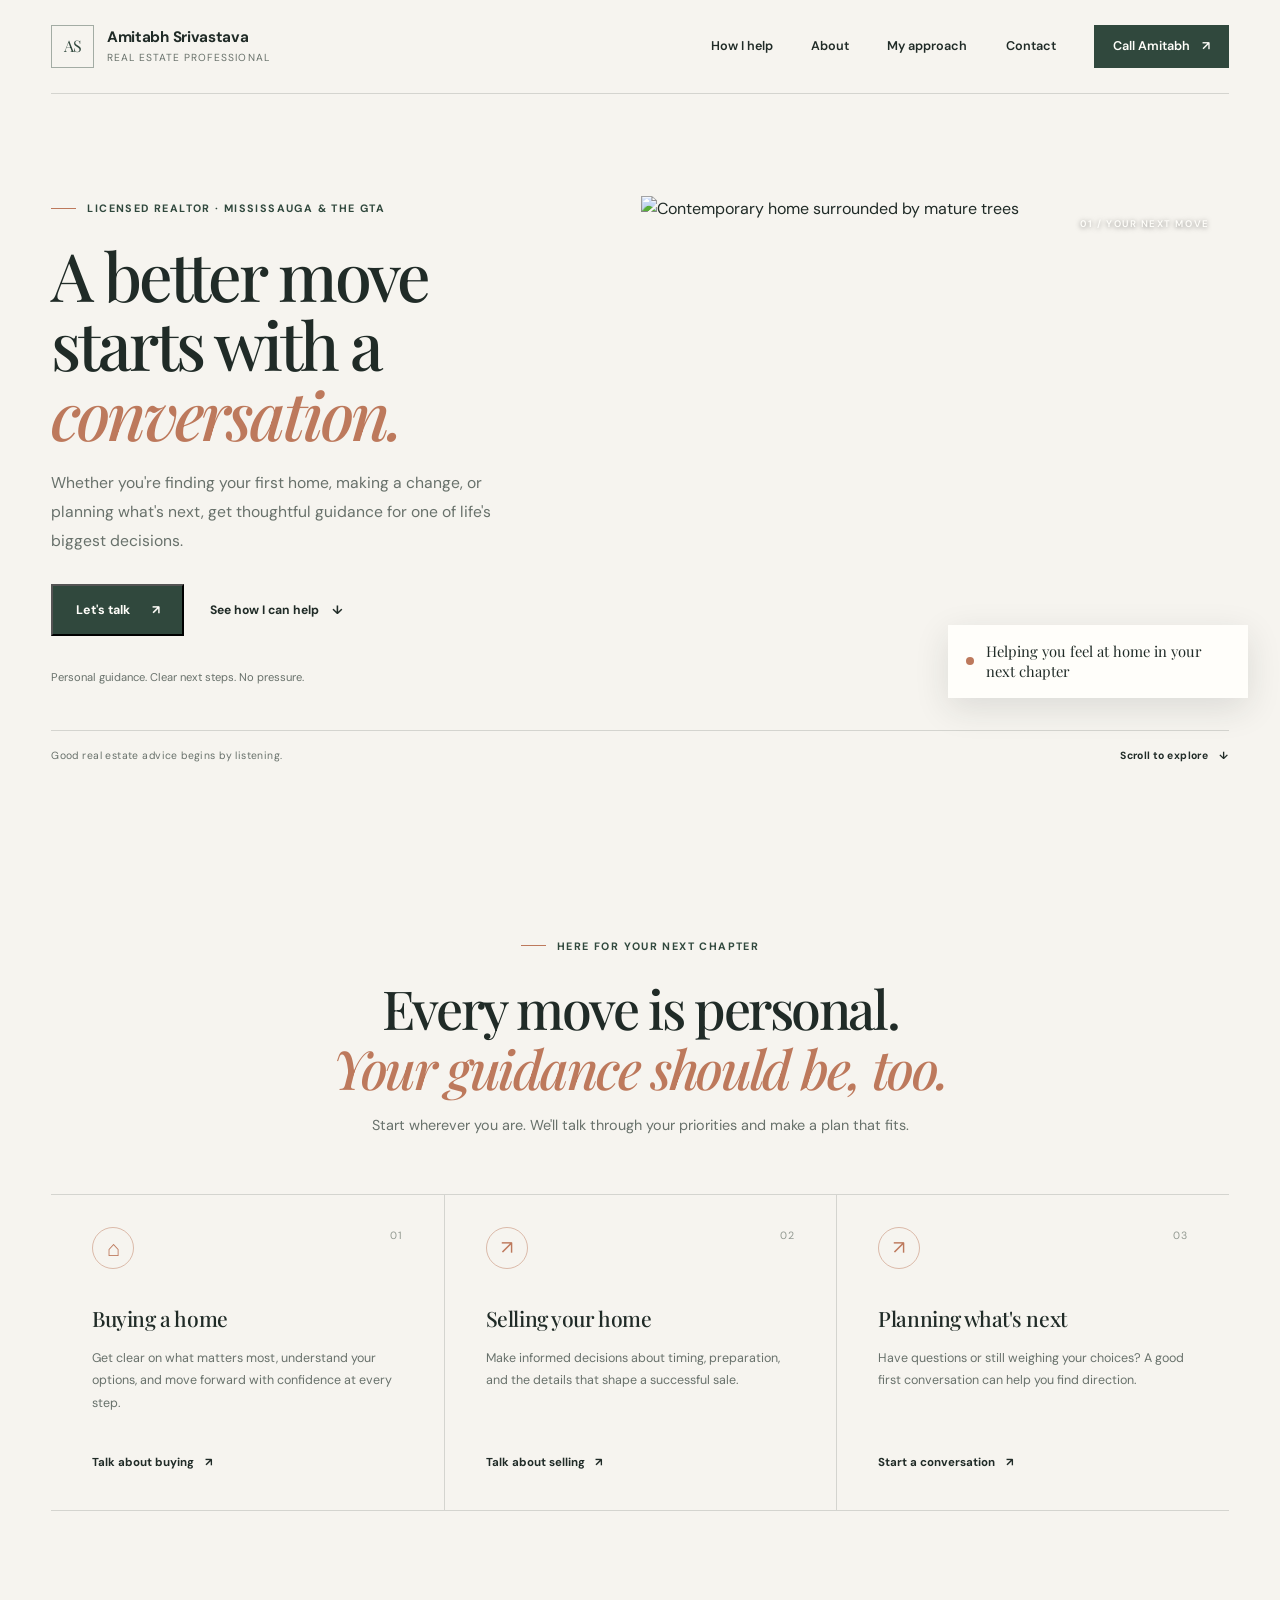
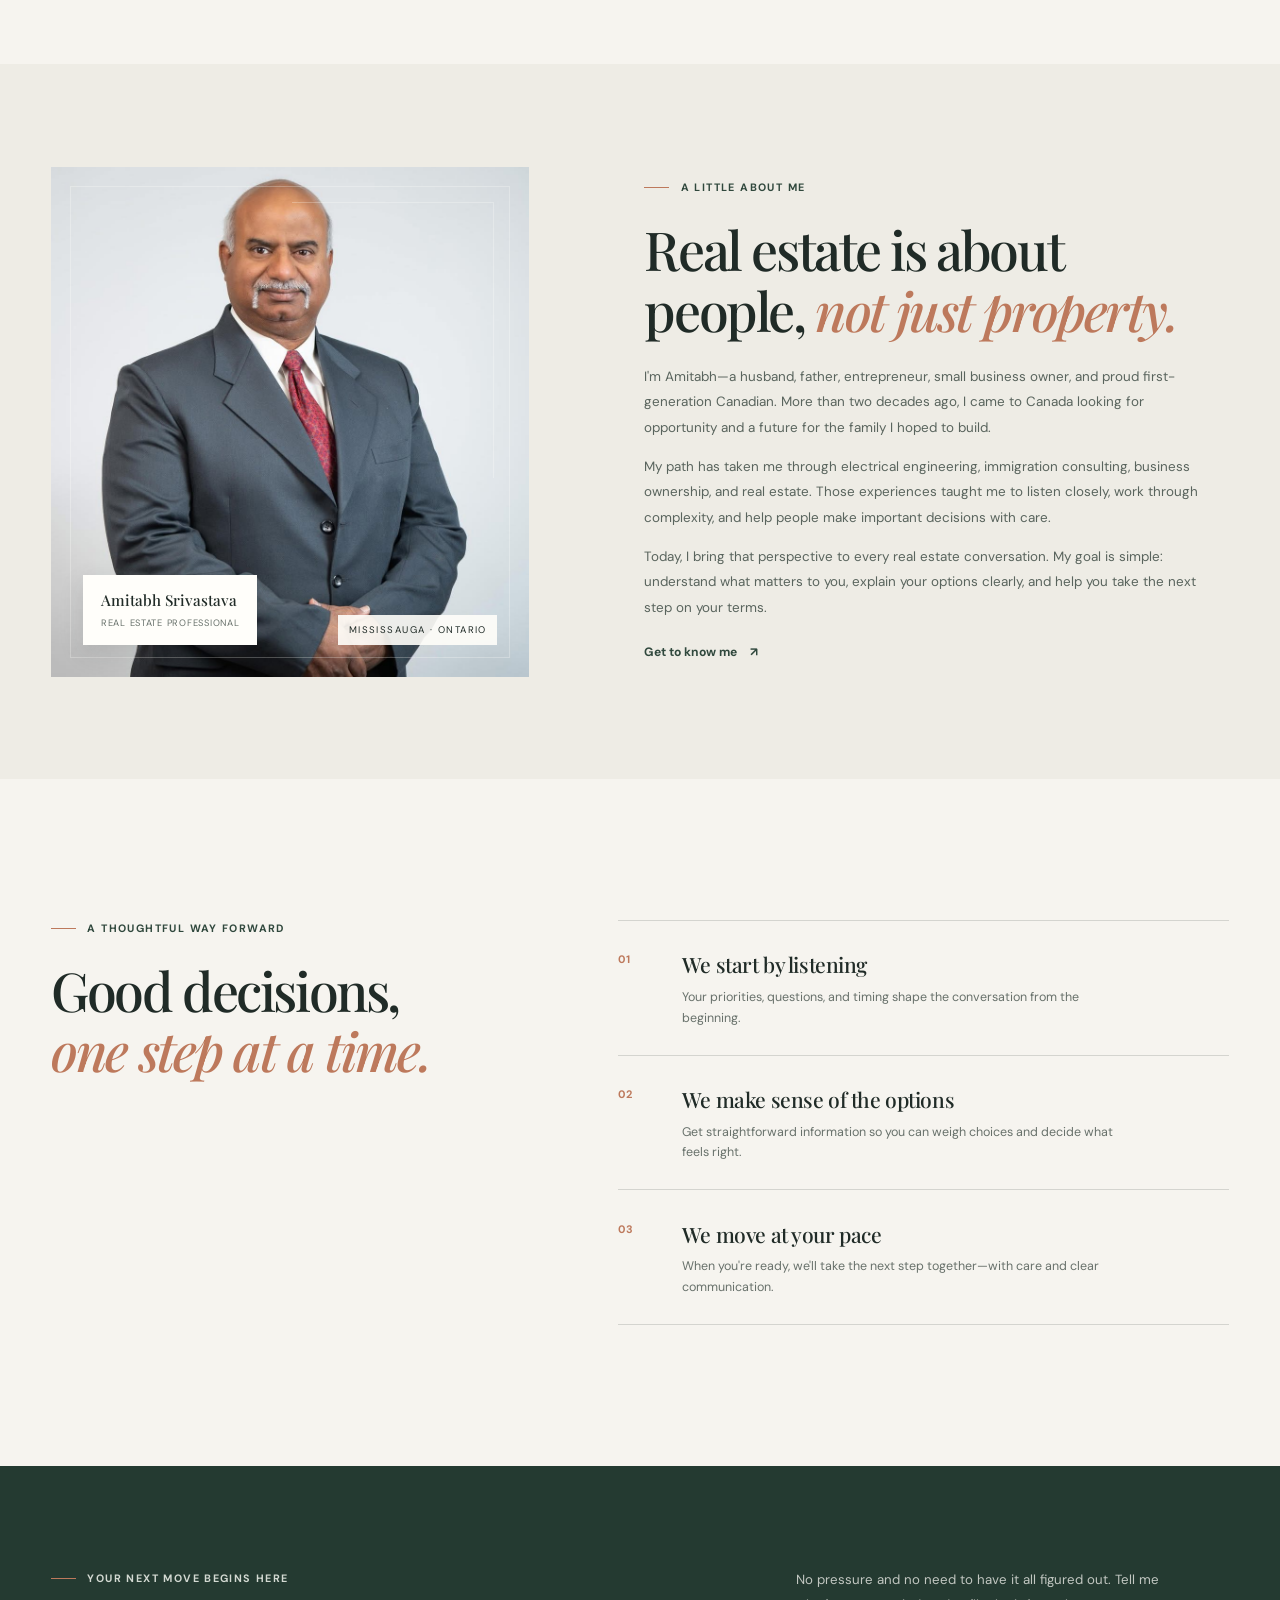
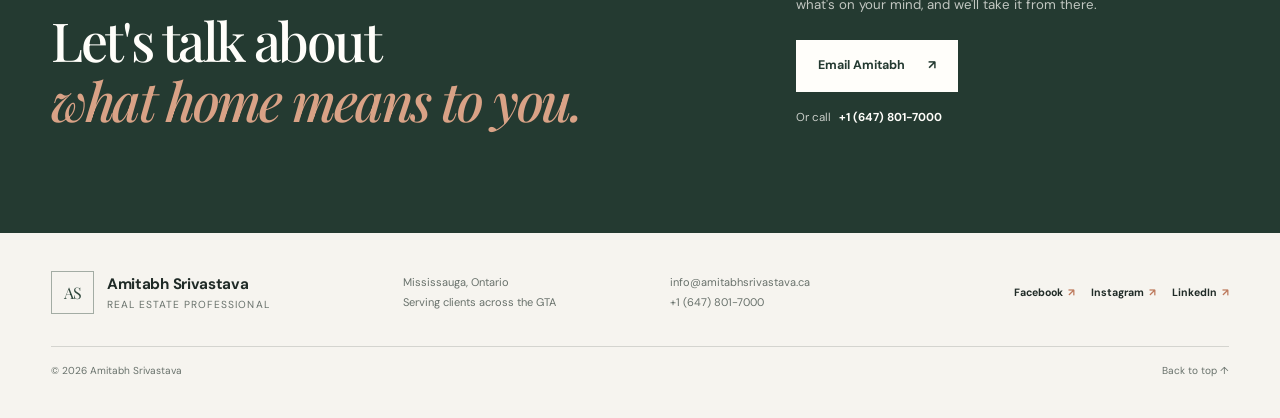
==== public/index.html @ d2edd7b8 "Restrict Cloudflare assets to public site files Move the site into an explicit public directory, rem" ====
<!doctype html>
<html lang="en">
<head>
    <meta charset="utf-8">
    <meta name="viewport" content="width=device-width, initial-scale=1">
    <meta name="theme-color" content="#f6f4ef">
    <meta name="description" content="Real estate guidance in Mississauga and the GTA with Amitabh Srivastava. Start a conversation about buying, selling, or your next move.">
    <link rel="preconnect" href="https://fonts.googleapis.com">
    <link rel="preconnect" href="https://fonts.gstatic.com" crossorigin>
    <link href="https://fonts.googleapis.com/css2?family=DM+Sans:wght@400;500;600;700&family=Playfair+Display:wght@500;600;700&display=swap" rel="stylesheet">
    <link rel="stylesheet" href="styles.css">
    <title>Amitabh Srivastava | Real Estate in Mississauga &amp; the GTA</title>
</head>
<body>
    <a class="skip-link" href="#main">Skip to content</a>
    <header class="site-header">
        <div class="header-inner">
            <a class="brand" href="#home" aria-label="Amitabh Srivastava, home">
                <span class="brand-mark" aria-hidden="true">AS</span>
                <span class="brand-copy">
                    <span class="brand-name">Amitabh Srivastava</span>
                    <span class="brand-role">Real Estate Professional</span>
                </span>
            </a>
            <button class="menu-toggle" type="button" aria-expanded="false" aria-controls="primary-nav" aria-label="Open navigation">
                <span></span><span></span>
            </button>
            <nav class="primary-nav" id="primary-nav" aria-label="Main navigation">
                <a href="#services">How I help</a>
                <a href="#about">About</a>
                <a href="#approach">My approach</a>
                <a href="#contact">Contact</a>
                <a class="nav-cta" href="tel:+16478017000">Call Amitabh <span aria-hidden="true">↗</span></a>
            </nav>
        </div>
    </header>

    <main id="main">
        <section class="hero" id="home">
            <div class="hero-copy">
                <p class="eyebrow"><span class="eyebrow-line"></span> Licensed Realtor · Mississauga &amp; the GTA</p>
                <h1>A better move starts with a <em>conversation.</em></h1>
                <p class="hero-intro">Whether you're finding your first home, making a change, or planning what's next, get thoughtful guidance for one of life's biggest decisions.</p>
                <div class="hero-actions">
                    <button class="button button-dark" type="button" data-contact-dialog-open aria-haspopup="dialog" aria-controls="contact-dialog">
                        Let's talk <span aria-hidden="true">↗</span>
                    </button>
                    <a class="text-link" href="#services">See how I can help <span aria-hidden="true">↓</span></a>
                </div>
                <p class="hero-note">Personal guidance. Clear next steps. No pressure.</p>
            </div>
            <div class="hero-image-wrap">
                <img
                    class="hero-image"
                    src="https://images.unsplash.com/photo-1600596542815-ffad4c1539a9?auto=format&amp;fit=crop&amp;w=1600&amp;q=85"
                    alt="Contemporary home surrounded by mature trees"
                    fetchpriority="high">
                <div class="image-caption">
                    <span class="caption-dot" aria-hidden="true"></span>
                    <span>Helping you feel at home in your next chapter</span>
                </div>
                <span class="image-index" aria-hidden="true">01 / YOUR NEXT MOVE</span>
            </div>
            <div class="hero-bottom">
                <span>Good real estate advice begins by listening.</span>
                <a href="#about" aria-label="Scroll to learn about Amitabh">Scroll to explore <span aria-hidden="true">↓</span></a>
            </div>
        </section>

        <section class="services section-wrap" id="services">
            <div class="section-heading">
                <p class="eyebrow"><span class="eyebrow-line"></span> Here for your next chapter</p>
                <h2>Every move is personal.<br><em>Your guidance should be, too.</em></h2>
                <p>Start wherever you are. We'll talk through your priorities and make a plan that fits.</p>
            </div>
            <div class="service-grid">
                <article class="service-card">
                    <span class="card-number">01</span>
                    <div class="service-icon" aria-hidden="true">⌂</div>
                    <h3>Buying a home</h3>
                    <p>Get clear on what matters most, understand your options, and move forward with confidence at every step.</p>
                    <a href="mailto:info@amitabhsrivastava.ca?subject=I'm%20thinking%20about%20buying">Talk about buying <span aria-hidden="true">↗</span></a>
                </article>
                <article class="service-card">
                    <span class="card-number">02</span>
                    <div class="service-icon service-icon-sell" aria-hidden="true">↗</div>
                    <h3>Selling your home</h3>
                    <p>Make informed decisions about timing, preparation, and the details that shape a successful sale.</p>
                    <a href="mailto:info@amitabhsrivastava.ca?subject=I'm%20thinking%20about%20selling">Talk about selling <span aria-hidden="true">↗</span></a>
                </article>
                <article class="service-card">
                    <span class="card-number">03</span>
                    <div class="service-icon service-icon-next" aria-hidden="true">↗</div>
                    <h3>Planning what's next</h3>
                    <p>Have questions or still weighing your choices? A good first conversation can help you find direction.</p>
                    <a href="mailto:info@amitabhsrivastava.ca?subject=Let's%20discuss%20my%20next%20move">Start a conversation <span aria-hidden="true">↗</span></a>
                </article>
            </div>
        </section>

        <section class="about" id="about">
            <div class="about-inner">
                <div class="about-art">
                    <img class="about-portrait" src="IMG_1443.JPG" alt="Portrait of Amitabh Srivastava">
                    <div class="about-art-caption">
                        <strong>Amitabh Srivastava</strong>
                        <span>Real Estate Professional</span>
                    </div>
                    <span class="about-art-index">MISSISSAUGA · ONTARIO</span>
                </div>
                <div class="about-copy">
                    <p class="eyebrow"><span class="eyebrow-line"></span> A little about me</p>
                    <h2>Real estate is about people, <em>not just property.</em></h2>
                    <p>I'm Amitabh—a husband, father, entrepreneur, small business owner, and proud first-generation Canadian. More than two decades ago, I came to Canada looking for opportunity and a future for the family I hoped to build.</p>
                    <p>My path has taken me through electrical engineering, immigration consulting, business ownership, and real estate. Those experiences taught me to listen closely, work through complexity, and help people make important decisions with care.</p>
                    <p>Today, I bring that perspective to every real estate conversation. My goal is simple: understand what matters to you, explain your options clearly, and help you take the next step on your terms.</p>
                    <a class="text-link text-link-dark" href="#contact">Get to know me <span aria-hidden="true">↗</span></a>
                </div>
            </div>
        </section>

        <section class="approach section-wrap" id="approach">
            <div class="approach-heading">
                <p class="eyebrow"><span class="eyebrow-line"></span> A thoughtful way forward</p>
                <h2>Good decisions,<br><em>one step at a time.</em></h2>
            </div>
            <div class="approach-steps">
                <article class="approach-step">
                    <span>01</span>
                    <div>
                        <h3>We start by listening</h3>
                        <p>Your priorities, questions, and timing shape the conversation from the beginning.</p>
                    </div>
                </article>
                <article class="approach-step">
                    <span>02</span>
                    <div>
                        <h3>We make sense of the options</h3>
                        <p>Get straightforward information so you can weigh choices and decide what feels right.</p>
                    </div>
                </article>
                <article class="approach-step">
                    <span>03</span>
                    <div>
                        <h3>We move at your pace</h3>
                        <p>When you're ready, we'll take the next step together—with care and clear communication.</p>
                    </div>
                </article>
            </div>
        </section>

        <section class="contact" id="contact">
            <div class="contact-inner">
                <div>
                    <p class="eyebrow"><span class="eyebrow-line"></span> Your next move begins here</p>
                    <h2>Let's talk about<br><em>what home means to you.</em></h2>
                </div>
                <div class="contact-details">
                    <p>No pressure and no need to have it all figured out. Tell me what's on your mind, and we'll take it from there.</p>
                    <a class="button button-light" href="mailto:info@amitabhsrivastava.ca?subject=Let's%20talk%20real%20estate">Email Amitabh <span aria-hidden="true">↗</span></a>
                    <a class="contact-phone" href="tel:+16478017000">Or call <span>+1 (647) 801-7000</span></a>
                </div>
            </div>
        </section>
    </main>

    <dialog class="contact-dialog" id="contact-dialog" aria-labelledby="contact-dialog-title" aria-describedby="contact-dialog-description">
        <div class="contact-dialog-heading">
            <p class="eyebrow"><span class="eyebrow-line"></span> Get in touch</p>
            <button class="dialog-close" type="button" data-contact-dialog-close aria-label="Close contact options">×</button>
        </div>
        <h2 id="contact-dialog-title">Let's talk about your next move.</h2>
        <p id="contact-dialog-description">Choose whichever way works best for you.</p>
        <div class="dialog-contact-options">
            <a class="dialog-contact-option" href="mailto:info@amitabhsrivastava.ca?subject=Let's%20talk%20real%20estate">
                <span class="dialog-option-label">EMAIL</span>
                <strong>Email Amitabh</strong>
                <span>info@amitabhsrivastava.ca</span>
                <span class="dialog-option-arrow" aria-hidden="true">↗</span>
            </a>
            <a class="dialog-contact-option" href="tel:+16478017000">
                <span class="dialog-option-label">PHONE</span>
                <strong>Call Amitabh</strong>
                <span>+1 (647) 801-7000</span>
                <span class="dialog-option-arrow" aria-hidden="true">↗</span>
            </a>
        </div>
    </dialog>

    <footer class="site-footer">
        <div class="footer-main">
            <a class="brand brand-footer" href="#home">
                <span class="brand-mark" aria-hidden="true">AS</span>
                <span class="brand-copy">
                    <span class="brand-name">Amitabh Srivastava</span>
                    <span class="brand-role">Real Estate Professional</span>
                </span>
            </a>
            <p class="footer-location">Mississauga, Ontario<br>Serving clients across the GTA</p>
            <div class="footer-contact">
                <a href="mailto:info@amitabhsrivastava.ca">info@amitabhsrivastava.ca</a>
                <a href="tel:+16478017000">+1 (647) 801-7000</a>
            </div>
            <div class="social-links" aria-label="Social media">
                <a href="https://www.facebook.com/amitabh7000" target="_blank" rel="noopener noreferrer">Facebook <span aria-hidden="true">↗</span></a>
                <a href="https://www.instagram.com/amitabh7000?utm_source=ig_web_button_share_sheet&amp;igsh=ZDNlZDc0MzIxNw==" target="_blank" rel="noopener noreferrer">Instagram <span aria-hidden="true">↗</span></a>
                <a href="https://www.linkedin.com/in/amitabh-srivastava-957571297/" target="_blank" rel="noopener noreferrer">LinkedIn <span aria-hidden="true">↗</span></a>
            </div>
        </div>
        <div class="footer-bottom">
            <span>© <span id="current-year">2026</span> Amitabh Srivastava</span>
            <a href="#home">Back to top ↑</a>
        </div>
    </footer>

    <script src="script.js"></script>
</body>
</html>
---- public/styles.css ----
:root {
    color-scheme: light;
    --ink: #202b27;
    --muted: #68716b;
    --paper: #f6f4ef;
    --paper-dark: #eeece5;
    --white: #fffefa;
    --green: #30483d;
    --green-deep: #243a31;
    --clay: #bd795c;
    --line: rgba(32, 43, 39, 0.16);
    --serif: "Playfair Display", Georgia, serif;
    --sans: "DM Sans", -apple-system, BlinkMacSystemFont, "Segoe UI", sans-serif;
}

* {
    box-sizing: border-box;
}

html {
    scroll-behavior: smooth;
    scroll-padding-top: 6rem;
}

body {
    margin: 0;
    color: var(--ink);
    background: var(--paper);
    font-family: var(--sans);
    line-height: 1.65;
    -webkit-font-smoothing: antialiased;
}

a {
    color: inherit;
    text-decoration: none;
}

button,
a {
    -webkit-tap-highlight-color: transparent;
}

a:focus-visible,
button:focus-visible {
    outline: 2px solid var(--clay);
    outline-offset: 4px;
}

.skip-link {
    position: absolute;
    z-index: 20;
    top: 0.75rem;
    left: 0.75rem;
    padding: 0.65rem 1rem;
    color: var(--white);
    background: var(--green-deep);
    transform: translateY(-160%);
}

.skip-link:focus {
    transform: translateY(0);
}

.site-header {
    position: relative;
    z-index: 10;
    background: var(--paper);
}

.header-inner {
    display: flex;
    width: min(100% - 8vw, 1440px);
    min-height: 94px;
    margin: 0 auto;
    align-items: center;
    justify-content: space-between;
    border-bottom: 1px solid var(--line);
}

.brand {
    display: inline-flex;
    align-items: center;
    gap: 0.8rem;
}

.brand-mark {
    display: grid;
    width: 43px;
    height: 43px;
    place-items: center;
    border: 1px solid rgba(48, 72, 61, 0.42);
    color: var(--green);
    font-family: var(--serif);
    font-size: 1rem;
    letter-spacing: -0.07em;
}

.brand-copy {
    display: grid;
    line-height: 1.3;
}

.brand-name {
    font-size: 0.95rem;
    font-weight: 700;
    letter-spacing: -0.02em;
}

.brand-role {
    margin-top: 0.22rem;
    color: var(--muted);
    font-size: 0.64rem;
    letter-spacing: 0.1em;
    text-transform: uppercase;
}

.primary-nav {
    display: flex;
    align-items: center;
    gap: clamp(1.2rem, 3vw, 3rem);
    font-size: 0.79rem;
    font-weight: 600;
}

.primary-nav > a:not(.nav-cta) {
    transition: color 160ms ease;
}

.primary-nav > a:not(.nav-cta):hover,
.text-link:hover,
.service-card > a:hover {
    color: var(--clay);
}

.nav-cta {
    display: inline-flex;
    min-height: 43px;
    padding: 0 1.15rem;
    align-items: center;
    gap: 0.8rem;
    color: var(--white);
    background: var(--green);
    transition: background 160ms ease;
}

.nav-cta:hover,
.button-dark:hover {
    background: var(--green-deep);
}

.menu-toggle {
    display: none;
}

.hero {
    display: grid;
    width: min(100% - 8vw, 1440px);
    min-height: min(690px, calc(100svh - 94px));
    margin: 0 auto;
    padding: clamp(3.2rem, 8vw, 7.5rem) 0 1.25rem;
    grid-template-columns: 0.92fr 1.08fr;
    grid-template-rows: 1fr auto;
    column-gap: clamp(2.5rem, 7vw, 7.5rem);
}

.hero-copy {
    align-self: center;
    padding: 0 0 2.5rem;
}

.eyebrow {
    display: flex;
    margin: 0 0 1.5rem;
    align-items: center;
    gap: 0.7rem;
    color: var(--green);
    font-size: 0.67rem;
    font-weight: 700;
    letter-spacing: 0.13em;
    line-height: 1.5;
    text-transform: uppercase;
}

.eyebrow-line {
    display: inline-block;
    width: 25px;
    height: 1px;
    background: var(--clay);
}

h1,
h2,
h3,
p {
    margin-top: 0;
}

h1,
h2 {
    font-family: var(--serif);
    font-weight: 500;
    letter-spacing: -0.045em;
}

.hero h1 {
    max-width: 640px;
    margin-bottom: 1.25rem;
    font-size: clamp(3.25rem, 5.2vw, 5.8rem);
    line-height: 1.04;
}

h1 em,
h2 em {
    color: var(--clay);
    font-weight: 500;
}

.hero-intro {
    max-width: 470px;
    margin-bottom: 1.8rem;
    color: var(--muted);
    font-size: 0.98rem;
    line-height: 1.85;
}

.hero-actions {
    display: flex;
    flex-wrap: wrap;
    align-items: center;
    gap: 1.6rem;
}

.button {
    display: inline-flex;
    min-height: 52px;
    padding: 0 1.4rem;
    align-items: center;
    justify-content: center;
    gap: 1.4rem;
    font-family: inherit;
    font-size: 0.78rem;
    font-weight: 700;
    transition: background 160ms ease, color 160ms ease, transform 160ms ease;
}

.button:hover {
    transform: translateY(-2px);
}

.button-dark {
    color: var(--white);
    background: var(--green);
}

.contact-dialog {
    width: min(540px, calc(100% - 2rem));
    max-width: none;
    padding: clamp(1.4rem, 5vw, 2.4rem);
    border: 1px solid var(--line);
    color: var(--ink);
    background: var(--paper);
    box-shadow: 0 24px 80px rgba(20, 32, 27, 0.24);
}

.contact-dialog::backdrop {
    background: rgba(24, 35, 29, 0.62);
    backdrop-filter: blur(3px);
}

.contact-dialog-heading {
    display: flex;
    align-items: center;
    justify-content: space-between;
    gap: 1rem;
}

.contact-dialog-heading .eyebrow {
    margin-bottom: 0.8rem;
}

.dialog-close {
    display: grid;
    width: 44px;
    height: 44px;
    flex: 0 0 44px;
    place-items: center;
    border: 1px solid var(--line);
    color: var(--ink);
    background: transparent;
    font: inherit;
    font-size: 1.5rem;
    cursor: pointer;
}

.contact-dialog h2 {
    max-width: 430px;
    margin-bottom: 0.65rem;
    font-size: clamp(2.1rem, 6vw, 3rem);
    line-height: 1.1;
}

.contact-dialog > p {
    margin-bottom: 1.5rem;
    color: var(--muted);
    font-size: 0.85rem;
}

.dialog-contact-options {
    display: grid;
    grid-template-columns: repeat(2, minmax(0, 1fr));
    gap: 0.8rem;
}

.dialog-contact-option {
    position: relative;
    display: grid;
    min-width: 0;
    min-height: 142px;
    padding: 1rem;
    align-content: start;
    gap: 0.25rem;
    border: 1px solid var(--line);
    transition: border-color 160ms ease, background 160ms ease;
}

.dialog-contact-option:hover {
    border-color: var(--clay);
    background: var(--white);
}

.dialog-option-label {
    margin-bottom: 0.35rem;
    color: var(--clay);
    font-size: 0.61rem;
    font-weight: 700;
    letter-spacing: 0.13em;
}

.dialog-contact-option strong {
    font-family: var(--serif);
    font-size: 1.1rem;
    font-weight: 500;
}

.dialog-contact-option > span:not(.dialog-option-label, .dialog-option-arrow) {
    color: var(--muted);
    font-size: 0.72rem;
    overflow-wrap: anywhere;
}

.dialog-option-arrow {
    position: absolute;
    top: 0.95rem;
    right: 0.95rem;
    color: var(--green);
}

.text-link {
    display: inline-flex;
    align-items: center;
    gap: 0.8rem;
    font-size: 0.76rem;
    font-weight: 700;
    transition: color 160ms ease;
}

.hero-note {
    margin: 2rem 0 0;
    color: var(--muted);
    font-size: 0.7rem;
}

.hero-image-wrap {
    position: relative;
    min-height: 440px;
    align-self: stretch;
}

.hero-image {
    display: block;
    width: 100%;
    height: 100%;
    min-height: 440px;
    object-fit: cover;
    object-position: center;
}

.image-caption {
    position: absolute;
    right: -1.2rem;
    bottom: 2rem;
    display: flex;
    max-width: 300px;
    padding: 1rem 1.15rem;
    align-items: center;
    gap: 0.7rem;
    background: var(--white);
    box-shadow: 0 10px 35px rgba(32, 43, 39, 0.12);
    font-family: var(--serif);
    font-size: 0.92rem;
    line-height: 1.4;
}

.caption-dot {
    width: 8px;
    height: 8px;
    flex: 0 0 8px;
    border-radius: 50%;
    background: var(--clay);
}

.image-index {
    position: absolute;
    top: 1.2rem;
    right: 1.2rem;
    color: var(--white);
    font-size: 0.6rem;
    font-weight: 600;
    letter-spacing: 0.16em;
    text-shadow: 0 1px 5px rgba(0, 0, 0, 0.5);
}

.hero-bottom {
    display: flex;
    grid-column: 1 / -1;
    justify-content: space-between;
    padding-top: 1rem;
    border-top: 1px solid var(--line);
    color: var(--muted);
    font-size: 0.65rem;
    letter-spacing: 0.04em;
}

.hero-bottom a {
    display: inline-flex;
    align-items: center;
    gap: 0.7rem;
    color: var(--ink);
    font-weight: 700;
}

.section-wrap {
    width: min(100% - 8vw, 1240px);
    margin: 0 auto;
}

.services {
    padding-top: clamp(6rem, 12vw, 10.5rem);
    padding-bottom: clamp(6rem, 12vw, 10rem);
}

.section-heading {
    max-width: 650px;
    margin: 0 auto 3.5rem;
    text-align: center;
}

.section-heading .eyebrow {
    justify-content: center;
}

.section-heading h2,
.about-copy h2,
.approach h2,
.contact h2 {
    margin-bottom: 1rem;
    font-size: clamp(2.5rem, 4.2vw, 4.1rem);
    line-height: 1.12;
}

.section-heading > p:last-child {
    margin-bottom: 0;
    color: var(--muted);
    font-size: 0.9rem;
}

.service-grid {
    display: grid;
    grid-template-columns: repeat(3, 1fr);
    border-top: 1px solid var(--line);
    border-bottom: 1px solid var(--line);
}

.service-card {
    position: relative;
    min-height: 315px;
    padding: 2rem clamp(1.4rem, 3.2vw, 3.5rem) 2.2rem;
}

.service-card + .service-card {
    border-left: 1px solid var(--line);
}

.card-number {
    position: absolute;
    top: 2rem;
    right: clamp(1.4rem, 3.2vw, 3.5rem);
    color: #929991;
    font-size: 0.66rem;
    letter-spacing: 0.1em;
}

.service-icon {
    display: grid;
    width: 42px;
    height: 42px;
    margin-bottom: 2rem;
    place-items: center;
    border: 1px solid rgba(189, 121, 92, 0.48);
    border-radius: 50%;
    color: var(--clay);
    font-family: var(--serif);
    font-size: 1.35rem;
}

.service-icon-sell,
.service-icon-next {
    font-family: var(--sans);
    font-size: 1.2rem;
}

.service-card h3,
.approach-step h3 {
    margin-bottom: 0.7rem;
    font-family: var(--serif);
    font-size: 1.32rem;
    font-weight: 500;
    letter-spacing: -0.02em;
}

.service-card p {
    min-height: 5.1rem;
    margin-bottom: 1.2rem;
    color: var(--muted);
    font-size: 0.78rem;
    line-height: 1.8;
}

.service-card > a {
    display: inline-flex;
    align-items: center;
    gap: 0.65rem;
    font-size: 0.72rem;
    font-weight: 700;
    transition: color 160ms ease;
}

.about {
    padding: clamp(4rem, 8vw, 7rem) 0;
    background: var(--paper-dark);
}

.about-inner {
    display: grid;
    width: min(100% - 8vw, 1240px);
    margin: 0 auto;
    align-items: center;
    grid-template-columns: 0.9fr 1.1fr;
    gap: clamp(3rem, 9vw, 9rem);
}

.about-art {
    position: relative;
    height: clamp(410px, 42vw, 510px);
    overflow: hidden;
    background: #dfe1dd;
}

.about-art::before,
.about-art::after {
    position: absolute;
    content: "";
    border: 1px solid rgba(255, 254, 250, 0.25);
}

.about-art::before {
    inset: 1.2rem;
    z-index: 1;
    pointer-events: none;
}

.about-art::after {
    z-index: 1;
    top: 2.2rem;
    right: 2.2rem;
    width: 42%;
    height: 54%;
    border-left: 0;
    border-bottom: 0;
    pointer-events: none;
}

.about-portrait {
    display: block;
    width: 100%;
    height: 100%;
    object-fit: cover;
    object-position: center 26%;
}

.about-art-caption {
    position: absolute;
    bottom: 2rem;
    left: 2rem;
    z-index: 2;
    display: grid;
    padding: 0.85rem 1.1rem;
    gap: 0.15rem;
    background: var(--white);
    box-shadow: 0 8px 26px rgba(32, 43, 39, 0.12);
}

.about-art-caption strong {
    font-family: var(--serif);
    font-size: 0.95rem;
    font-weight: 500;
}

.about-art-caption span {
    color: var(--muted);
    font-size: 0.58rem;
    letter-spacing: 0.08em;
    text-transform: uppercase;
}

.about-art-index {
    position: absolute;
    right: 2rem;
    bottom: 2rem;
    z-index: 2;
    padding: 0.45rem 0.65rem;
    color: var(--ink);
    background: rgba(255, 254, 250, 0.9);
    font-size: 0.6rem;
    letter-spacing: 0.15em;
}

.about-copy {
    max-width: 570px;
}

.about-copy h2 {
    margin-bottom: 1.5rem;
}

.about-copy > p:not(.eyebrow) {
    color: #59645d;
    font-size: 0.84rem;
    line-height: 1.9;
}

.text-link-dark {
    margin-top: 0.5rem;
    color: var(--green);
}

.approach {
    display: grid;
    padding-top: clamp(6rem, 11vw, 9rem);
    padding-bottom: clamp(6rem, 11vw, 9rem);
    grid-template-columns: 0.85fr 1.15fr;
    gap: clamp(3rem, 9vw, 9rem);
}

.approach-heading {
    align-self: start;
}

.approach-steps {
    border-top: 1px solid var(--line);
}

.approach-step {
    display: grid;
    padding: 1.65rem 0;
    grid-template-columns: 48px 1fr;
    gap: 1rem;
    border-bottom: 1px solid var(--line);
}

.approach-step > span {
    padding-top: 0.25rem;
    color: var(--clay);
    font-size: 0.68rem;
    font-weight: 700;
    letter-spacing: 0.1em;
}

.approach-step h3 {
    margin-bottom: 0.3rem;
}

.approach-step p {
    max-width: 440px;
    margin-bottom: 0;
    color: var(--muted);
    font-size: 0.78rem;
}

.contact {
    padding: clamp(4rem, 8vw, 7rem) 0;
    color: var(--white);
    background: var(--green-deep);
}

.contact-inner {
    display: grid;
    width: min(100% - 8vw, 1240px);
    margin: 0 auto;
    align-items: end;
    grid-template-columns: 1.1fr 0.7fr;
    gap: 4rem;
}

.contact .eyebrow {
    color: #d3d9d2;
}

.contact h2 {
    margin-bottom: 0;
}

.contact h2 em {
    color: #d9a286;
}

.contact-details {
    padding-bottom: 0.25rem;
}

.contact-details > p {
    max-width: 400px;
    margin-bottom: 1.4rem;
    color: rgba(255, 254, 250, 0.72);
    font-size: 0.83rem;
    line-height: 1.85;
}

.button-light {
    color: var(--green-deep);
    background: var(--white);
}

.button-light:hover {
    color: var(--white);
    background: var(--clay);
}

.contact-phone {
    display: block;
    margin-top: 1rem;
    color: rgba(255, 254, 250, 0.76);
    font-size: 0.72rem;
}

.contact-phone span {
    margin-left: 0.35rem;
    color: var(--white);
    font-weight: 700;
}

.site-footer {
    padding: 2.4rem max(4vw, calc((100vw - 1440px) / 2));
    background: var(--paper);
}

.footer-main {
    display: grid;
    padding-bottom: 2rem;
    align-items: center;
    grid-template-columns: 1.35fr 1fr 1fr 1.2fr;
    gap: 1.5rem;
}

.footer-location,
.footer-contact {
    margin: 0;
    color: var(--muted);
    font-size: 0.69rem;
    line-height: 1.8;
}

.footer-contact {
    display: grid;
}

.footer-contact a:hover,
.footer-bottom a:hover {
    color: var(--clay);
}

.social-links {
    display: flex;
    flex-wrap: wrap;
    justify-content: flex-end;
    gap: 0.7rem 1rem;
}

.social-links a {
    display: inline-flex;
    align-items: center;
    gap: 0.3rem;
    font-size: 0.66rem;
    font-weight: 700;
}

.social-links a span {
    color: var(--clay);
}

.footer-bottom {
    display: flex;
    padding-top: 1rem;
    justify-content: space-between;
    border-top: 1px solid var(--line);
    color: var(--muted);
    font-size: 0.63rem;
}

@media (min-width: 1600px) {
    .hero {
        min-height: 740px;
    }
}

@media (max-width: 1000px) {
    .header-inner,
    .hero,
    .section-wrap,
    .about-inner,
    .contact-inner {
        width: min(100% - 3rem, 760px);
    }

    .header-inner {
        min-height: 82px;
    }

    .menu-toggle {
        display: grid;
        width: 44px;
        height: 44px;
        padding: 12px 9px;
        align-content: center;
        gap: 6px;
        border: 1px solid var(--line);
        background: transparent;
        cursor: pointer;
    }

    .menu-toggle span {
        display: block;
        width: 100%;
        height: 1px;
        background: var(--ink);
        transition: transform 160ms ease;
    }

    .menu-toggle[aria-expanded="true"] span:first-child {
        transform: translateY(3.5px) rotate(45deg);
    }

    .menu-toggle[aria-expanded="true"] span:last-child {
        transform: translateY(-3.5px) rotate(-45deg);
    }

    .primary-nav {
        position: absolute;
        top: calc(100% - 1px);
        right: 0;
        left: 0;
        display: none;
        padding: 1.2rem 1.5rem 1.5rem;
        align-items: stretch;
        gap: 0;
        border-bottom: 1px solid var(--line);
        background: var(--paper);
        box-shadow: 0 18px 24px rgba(32, 43, 39, 0.08);
    }

    .primary-nav.is-open {
        display: flex;
        flex-direction: column;
    }

    .primary-nav > a:not(.nav-cta) {
        padding: 0.85rem 0;
        border-bottom: 1px solid var(--line);
    }

    .nav-cta {
        margin-top: 1rem;
        justify-content: space-between;
    }

    .hero {
        min-height: 0;
        padding-top: 4.5rem;
        grid-template-columns: 1fr 0.9fr;
        column-gap: 2rem;
    }

    .hero h1 {
        font-size: clamp(3rem, 6.4vw, 4.4rem);
    }

    .hero-image-wrap,
    .hero-image {
        min-height: 390px;
    }

    .image-caption {
        right: -0.6rem;
        max-width: 245px;
    }

    .about-inner {
        gap: 3rem;
    }

    .about-art {
        height: clamp(390px, 50vw, 440px);
    }

    .approach {
        grid-template-columns: 0.8fr 1.2fr;
        gap: 3rem;
    }

    .footer-main {
        grid-template-columns: 1fr 1fr;
    }

    .social-links {
        justify-content: flex-start;
    }
}

@media (max-width: 700px) {
    html {
        scroll-padding-top: 1rem;
    }

    .header-inner,
    .hero,
    .section-wrap,
    .about-inner,
    .contact-inner {
        width: min(100% - 2.5rem, 540px);
    }

    .brand-mark {
        width: 39px;
        height: 39px;
    }

    .brand-name {
        font-size: 0.86rem;
    }

    .brand-role {
        font-size: 0.58rem;
    }

    .hero {
        padding-top: 3.5rem;
        grid-template-columns: 1fr;
        row-gap: 2rem;
    }

    .hero-copy {
        padding-bottom: 0;
    }

    .hero .eyebrow {
        margin-bottom: 1.1rem;
    }

    .hero h1 {
        max-width: 500px;
        font-size: clamp(3.1rem, 12vw, 4.4rem);
    }

    .hero-intro {
        font-size: 0.9rem;
    }

    .hero-image-wrap,
    .hero-image {
        min-height: 340px;
    }

    .hero-image {
        max-height: 470px;
    }

    .image-caption {
        right: 0.8rem;
        bottom: 1rem;
        max-width: 260px;
    }

    .hero-bottom {
        align-items: flex-start;
        flex-direction: column;
        gap: 1rem;
        font-size: 0.58rem;
    }

    .hero-bottom a {
        white-space: nowrap;
    }

    .service-card > a,
    .social-links a {
        min-height: 44px;
    }

    .contact-dialog {
        padding: 1.35rem;
    }

    .dialog-contact-options {
        grid-template-columns: 1fr;
        gap: 0.6rem;
    }

    .dialog-contact-option {
        min-height: 100px;
        padding: 0.9rem 1rem;
    }

    .services {
        padding-top: 6rem;
        padding-bottom: 6rem;
    }

    .section-heading {
        margin-bottom: 2.3rem;
        text-align: left;
    }

    .section-heading .eyebrow {
        justify-content: flex-start;
    }

    .section-heading h2,
    .about-copy h2,
    .approach h2,
    .contact h2 {
        font-size: clamp(2.45rem, 9vw, 3.5rem);
    }

    .service-grid {
        grid-template-columns: 1fr;
    }

    .service-card {
        min-height: 0;
        padding: 1.7rem 0 1.8rem;
    }

    .service-card + .service-card {
        border-top: 1px solid var(--line);
        border-left: 0;
    }

    .card-number {
        top: 1.8rem;
        right: 0;
    }

    .service-icon {
        margin-bottom: 1.2rem;
    }

    .service-card p {
        min-height: 0;
        max-width: 460px;
    }

    .about {
        padding: 3.5rem 0 4rem;
    }

    .about-inner {
        grid-template-columns: 1fr;
        gap: 2.7rem;
    }

    .about-art {
        height: 360px;
        min-height: 360px;
        max-height: 420px;
    }

    .about-art-caption {
        bottom: 1.5rem;
        left: 1.5rem;
    }

    .about-art-index {
        display: none;
    }

    .approach {
        padding-top: 5.5rem;
        padding-bottom: 5.5rem;
        grid-template-columns: 1fr;
        gap: 1.5rem;
    }

    .approach-step {
        grid-template-columns: 36px 1fr;
    }

    .contact {
        padding: 4rem 0;
    }

    .contact-inner {
        align-items: start;
        grid-template-columns: 1fr;
        gap: 2rem;
    }

    .site-footer {
        padding: 2rem 1.25rem 1.2rem;
    }

    .footer-main {
        align-items: start;
        grid-template-columns: 1fr 1fr;
        gap: 1.8rem 1rem;
    }

    .brand-footer {
        grid-column: 1 / -1;
    }

    .footer-location,
    .footer-contact {
        font-size: 0.64rem;
        overflow-wrap: anywhere;
    }

    .social-links {
        grid-column: 1 / -1;
        gap: 0.9rem;
    }

    .footer-bottom {
        gap: 1rem;
    }
}

@media (prefers-reduced-motion: reduce) {
    *,
    *::before,
    *::after {
        scroll-behavior: auto !important;
        transition-duration: 0.01ms !important;
    }
}
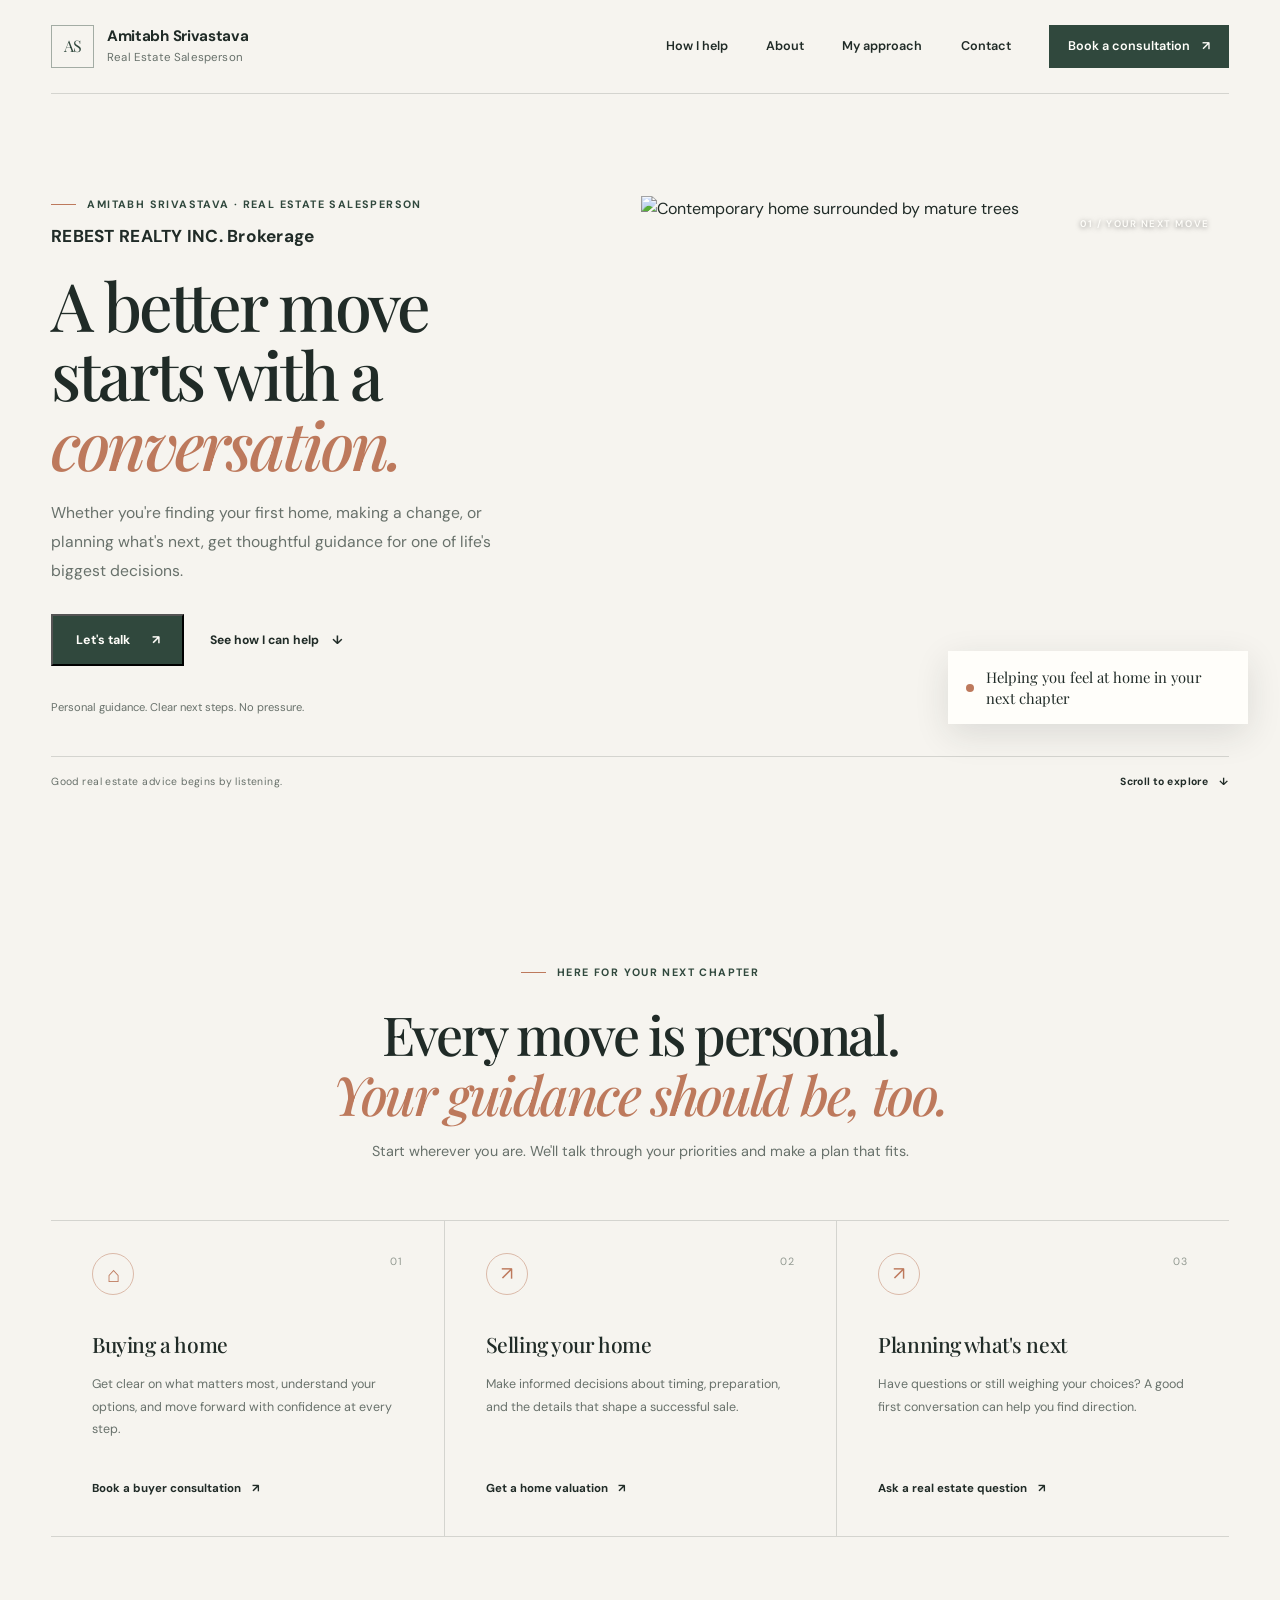
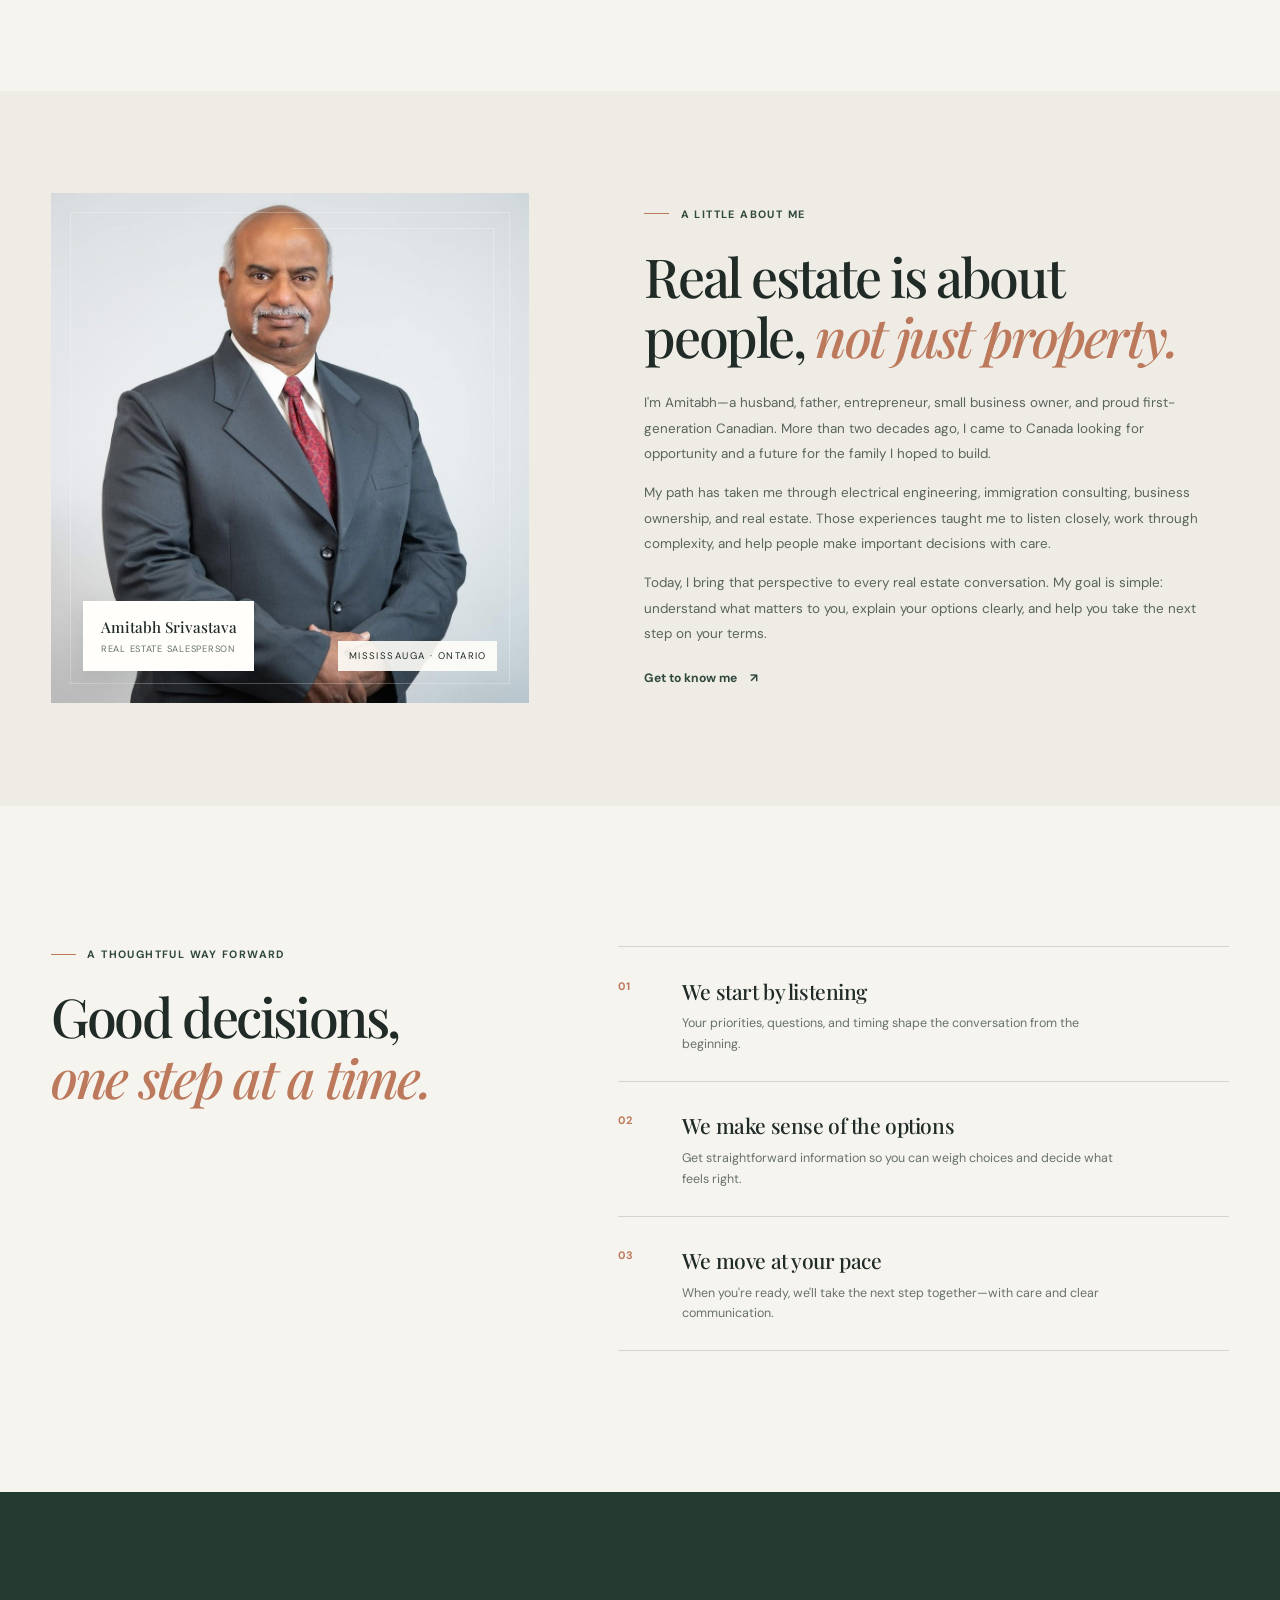
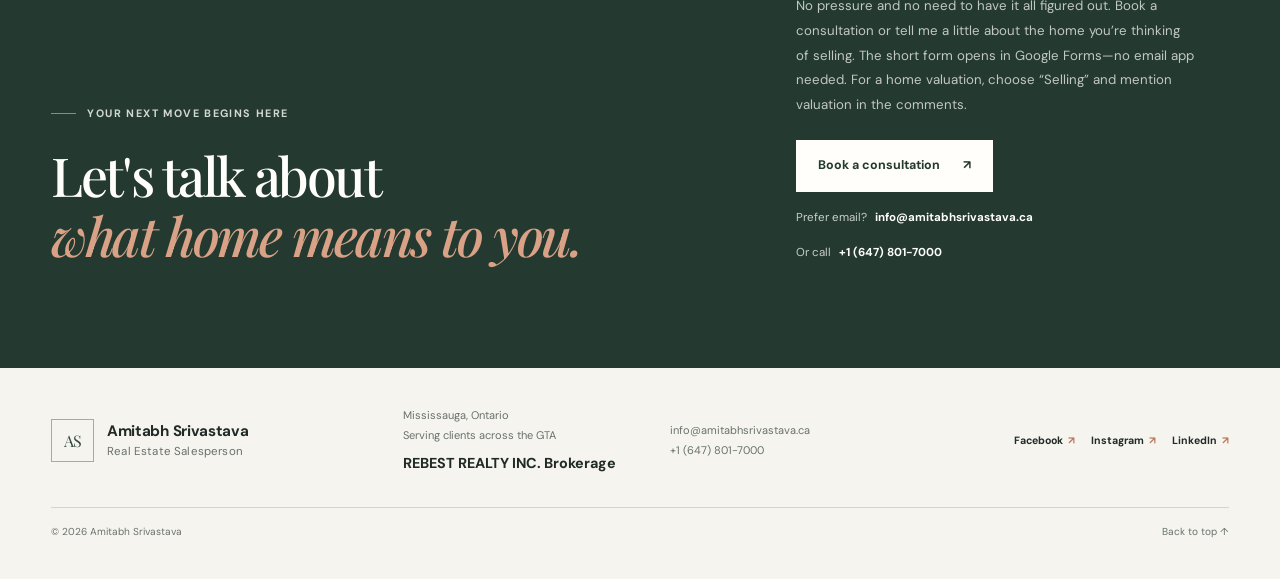
==== commit 17bf9033: "Removed all media files and gallery scripts from the project, as they are no longer needed. Updated " ====
--- a/public/index.html
+++ b/public/index.html
@@ -4,7 +4,7 @@
     <meta charset="utf-8">
     <meta name="viewport" content="width=device-width, initial-scale=1">
     <meta name="theme-color" content="#f6f4ef">
-    <meta name="description" content="Real estate guidance in Mississauga and the GTA with Amitabh Srivastava. Start a conversation about buying, selling, or your next move.">
+    <meta name="description" content="Book a buyer consultation or request a home valuation with Amitabh Srivastava, serving Mississauga and the GTA.">
     <link rel="preconnect" href="https://fonts.googleapis.com">
     <link rel="preconnect" href="https://fonts.gstatic.com" crossorigin>
     <link href="https://fonts.googleapis.com/css2?family=DM+Sans:wght@400;500;600;700&family=Playfair+Display:wght@500;600;700&display=swap" rel="stylesheet">
@@ -19,7 +19,7 @@
                 <span class="brand-mark" aria-hidden="true">AS</span>
                 <span class="brand-copy">
                     <span class="brand-name">Amitabh Srivastava</span>
-                    <span class="brand-role">Real Estate Professional</span>
+                    <span class="brand-role">Real Estate Salesperson</span>
                 </span>
             </a>
             <button class="menu-toggle" type="button" aria-expanded="false" aria-controls="primary-nav" aria-label="Open navigation">
@@ -30,7 +30,7 @@
                 <a href="#about">About</a>
                 <a href="#approach">My approach</a>
                 <a href="#contact">Contact</a>
-                <a class="nav-cta" href="tel:+16478017000">Call Amitabh <span aria-hidden="true">↗</span></a>
+                <a class="nav-cta" href="https://docs.google.com/forms/d/e/1FAIpQLSdNmfqmec44RlpW9ORxgEw-ln7wW-VZDyU1_tgjeHojGx8RLg/viewform?usp=publish-editor" target="_blank" rel="noopener noreferrer">Book a consultation <span aria-hidden="true">↗</span></a>
             </nav>
         </div>
     </header>
@@ -38,7 +38,8 @@
     <main id="main">
         <section class="hero" id="home">
             <div class="hero-copy">
-                <p class="eyebrow"><span class="eyebrow-line"></span> Licensed Realtor · Mississauga &amp; the GTA</p>
+                <p class="eyebrow"><span class="eyebrow-line"></span> Amitabh Srivastava · Real Estate Salesperson</p>
+                <p class="hero-brokerage">REBEST REALTY INC. Brokerage</p>
                 <h1>A better move starts with a <em>conversation.</em></h1>
                 <p class="hero-intro">Whether you're finding your first home, making a change, or planning what's next, get thoughtful guidance for one of life's biggest decisions.</p>
                 <div class="hero-actions">
@@ -79,21 +80,21 @@
                     <div class="service-icon" aria-hidden="true">⌂</div>
                     <h3>Buying a home</h3>
                     <p>Get clear on what matters most, understand your options, and move forward with confidence at every step.</p>
-                    <a href="mailto:info@amitabhsrivastava.ca?subject=I'm%20thinking%20about%20buying">Talk about buying <span aria-hidden="true">↗</span></a>
+                    <a href="https://docs.google.com/forms/d/e/1FAIpQLSdNmfqmec44RlpW9ORxgEw-ln7wW-VZDyU1_tgjeHojGx8RLg/viewform?usp=publish-editor" target="_blank" rel="noopener noreferrer">Book a buyer consultation <span aria-hidden="true">↗</span></a>
                 </article>
                 <article class="service-card">
                     <span class="card-number">02</span>
                     <div class="service-icon service-icon-sell" aria-hidden="true">↗</div>
                     <h3>Selling your home</h3>
                     <p>Make informed decisions about timing, preparation, and the details that shape a successful sale.</p>
-                    <a href="mailto:info@amitabhsrivastava.ca?subject=I'm%20thinking%20about%20selling">Talk about selling <span aria-hidden="true">↗</span></a>
+                    <a href="https://docs.google.com/forms/d/e/1FAIpQLSdNmfqmec44RlpW9ORxgEw-ln7wW-VZDyU1_tgjeHojGx8RLg/viewform?usp=publish-editor" target="_blank" rel="noopener noreferrer">Get a home valuation <span aria-hidden="true">↗</span></a>
                 </article>
                 <article class="service-card">
                     <span class="card-number">03</span>
                     <div class="service-icon service-icon-next" aria-hidden="true">↗</div>
                     <h3>Planning what's next</h3>
                     <p>Have questions or still weighing your choices? A good first conversation can help you find direction.</p>
-                    <a href="mailto:info@amitabhsrivastava.ca?subject=Let's%20discuss%20my%20next%20move">Start a conversation <span aria-hidden="true">↗</span></a>
+                    <a href="https://docs.google.com/forms/d/e/1FAIpQLSdNmfqmec44RlpW9ORxgEw-ln7wW-VZDyU1_tgjeHojGx8RLg/viewform?usp=publish-editor" target="_blank" rel="noopener noreferrer">Ask a real estate question <span aria-hidden="true">↗</span></a>
                 </article>
             </div>
         </section>
@@ -104,7 +105,7 @@
                     <img class="about-portrait" src="IMG_1443.JPG" alt="Portrait of Amitabh Srivastava">
                     <div class="about-art-caption">
                         <strong>Amitabh Srivastava</strong>
-                        <span>Real Estate Professional</span>
+                        <span>Real Estate Salesperson</span>
                     </div>
                     <span class="about-art-index">MISSISSAUGA · ONTARIO</span>
                 </div>
@@ -156,8 +157,9 @@
                     <h2>Let's talk about<br><em>what home means to you.</em></h2>
                 </div>
                 <div class="contact-details">
-                    <p>No pressure and no need to have it all figured out. Tell me what's on your mind, and we'll take it from there.</p>
-                    <a class="button button-light" href="mailto:info@amitabhsrivastava.ca?subject=Let's%20talk%20real%20estate">Email Amitabh <span aria-hidden="true">↗</span></a>
+                    <p>No pressure and no need to have it all figured out. Book a consultation or tell me a little about the home you’re thinking of selling. The short form opens in Google Forms—no email app needed. For a home valuation, choose “Selling” and mention valuation in the comments.</p>
+                    <a class="button button-light" href="https://docs.google.com/forms/d/e/1FAIpQLSdNmfqmec44RlpW9ORxgEw-ln7wW-VZDyU1_tgjeHojGx8RLg/viewform?usp=publish-editor" target="_blank" rel="noopener noreferrer">Book a consultation <span aria-hidden="true">↗</span></a>
+                    <a class="contact-phone" href="mailto:info@amitabhsrivastava.ca?subject=Let's%20talk%20real%20estate">Prefer email? <span>info@amitabhsrivastava.ca</span></a>
                     <a class="contact-phone" href="tel:+16478017000">Or call <span>+1 (647) 801-7000</span></a>
                 </div>
             </div>
@@ -170,12 +172,12 @@
             <button class="dialog-close" type="button" data-contact-dialog-close aria-label="Close contact options">×</button>
         </div>
         <h2 id="contact-dialog-title">Let's talk about your next move.</h2>
-        <p id="contact-dialog-description">Choose whichever way works best for you.</p>
+        <p id="contact-dialog-description">Book a consultation with the short form, or call directly.</p>
         <div class="dialog-contact-options">
-            <a class="dialog-contact-option" href="mailto:info@amitabhsrivastava.ca?subject=Let's%20talk%20real%20estate">
-                <span class="dialog-option-label">EMAIL</span>
-                <strong>Email Amitabh</strong>
-                <span>info@amitabhsrivastava.ca</span>
+            <a class="dialog-contact-option" href="https://docs.google.com/forms/d/e/1FAIpQLSdNmfqmec44RlpW9ORxgEw-ln7wW-VZDyU1_tgjeHojGx8RLg/viewform?usp=publish-editor" target="_blank" rel="noopener noreferrer">
+                <span class="dialog-option-label">CONTACT FORM</span>
+                <strong>Book a consultation</strong>
+                <span>Opens in Google Forms</span>
                 <span class="dialog-option-arrow" aria-hidden="true">↗</span>
             </a>
             <a class="dialog-contact-option" href="tel:+16478017000">
@@ -193,10 +195,10 @@
                 <span class="brand-mark" aria-hidden="true">AS</span>
                 <span class="brand-copy">
                     <span class="brand-name">Amitabh Srivastava</span>
-                    <span class="brand-role">Real Estate Professional</span>
+                    <span class="brand-role">Real Estate Salesperson</span>
                 </span>
             </a>
-            <p class="footer-location">Mississauga, Ontario<br>Serving clients across the GTA</p>
+            <p class="footer-location">Mississauga, Ontario<br>Serving clients across the GTA<br><strong class="footer-brokerage">REBEST REALTY INC. Brokerage</strong></p>
             <div class="footer-contact">
                 <a href="mailto:info@amitabhsrivastava.ca">info@amitabhsrivastava.ca</a>
                 <a href="tel:+16478017000">+1 (647) 801-7000</a>
--- a/public/styles.css
+++ b/public/styles.css
@@ -110,9 +110,8 @@
 .brand-role {
     margin-top: 0.22rem;
     color: var(--muted);
-    font-size: 0.64rem;
-    letter-spacing: 0.1em;
-    text-transform: uppercase;
+    font-size: 0.72rem;
+    letter-spacing: 0.015em;
 }
 
 .primary-nav {
@@ -167,6 +166,15 @@
 .hero-copy {
     align-self: center;
     padding: 0 0 2.5rem;
+}
+
+.hero-brokerage {
+    margin: -0.8rem 0 1.4rem;
+    color: var(--ink);
+    font-size: clamp(1rem, 1.35vw, 1.15rem);
+    font-weight: 700;
+    letter-spacing: 0.015em;
+    line-height: 1.4;
 }
 
 .eyebrow {
@@ -779,6 +787,15 @@
     color: var(--muted);
     font-size: 0.69rem;
     line-height: 1.8;
+}
+
+.footer-brokerage {
+    display: inline-block;
+    margin-top: 0.45rem;
+    color: var(--ink);
+    font-size: 0.9rem;
+    font-weight: 700;
+    line-height: 1.4;
 }
 
 .footer-contact {
@@ -960,7 +977,7 @@
     }
 
     .brand-role {
-        font-size: 0.58rem;
+        font-size: 0.66rem;
     }
 
     .hero {
